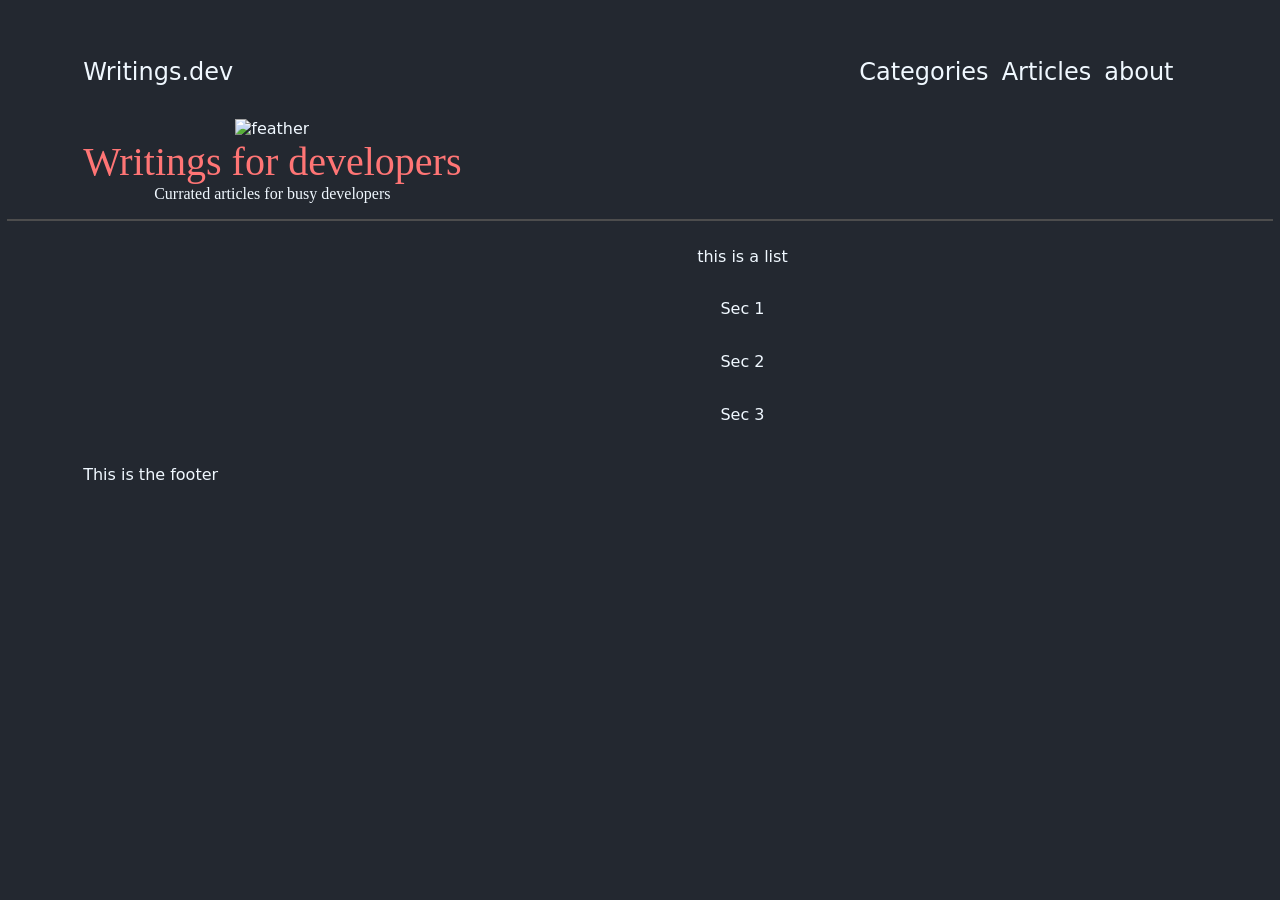
==== index.html @ 044ff1d8 "Header created" ====
<!doctype html>
<html lang="en">
  <head>
    <meta charset="UTF-8" />
    <meta name="viewport" content="width=device-width, initial-scale=1.0" />
    <title>Writting Devs</title>
    <link rel="stylesheet" href="css/style.css" />
  </head>
  <body id="body" class="body">
    <header class="header">
      <div class="home">
        <a href="#">Writings.dev</a>
        <div class="header_options">
          <a class="option_1" href="#">Categories</a>
          <a class="option_2" href="#">Articles</a>
          <a class="option_3" href="#">about</a>
        </div>
      </div>
      <div class="heading">
        <div class="icon-container_feather">
          <img src="images/1fif_jmus_221108.JPG" alt="feather" />
          <!-- <img src="images/Group 5.png" alt="feather" /> -->
        </div>
        <h3>Writings for developers</h3>
        <p>Currated articles for busy developers</p>
      </div>
    </header>
    <hr />
    <section id="main" class="main">
      <div class="category_listing main">this is a list</div>
      <section id="main" class="main">Sec 1</section>
      <section id="main" class="main">Sec 2</section>
      <section id="main" class="main">Sec 3</section>
    </section>
    <footer class="footer">This is the footer</footer>
  </body>
</html>
---- css/style.css ----
body {
    width: inherit;
    background-color: #232830;
    font-family: ui-sans-serif, system-ui, -apple-system, "Segoe UI", Roboto, Helvetica, Arial, "Apple Color Emoji", "Segoe UI Emoji";
    color: aliceblue;
    padding: 16px 8px;
    border-width: 16px 0px 16px 0px;
    border-style: solid;
    border-color: #232830;
    margin: 0px;
    display: flex;
    flex-direction: column;
    align-items: center;
}

.main {
    display: flex;
    flex-direction: column;
    justify-content: space-between;
    align-items: center;
}

.header,
.main,
.footer {
    /* position: relative; */
    padding: 2vw 2vw 8px 10vw;
    width: 95vw;
}

.header {
    display: inline-block;
    flex-direction: column;
    justify-content: space-between;
    overflow: hidden;

}

.header .home {
    display: inline-flex;
    flex-direction: row;
    justify-content: space-between;
    align-items: center;
    overflow: visible;
    padding: 0 0px 2vw 0;
}

.header .home a {
    text-decoration: none;
    color: aliceblue;
    font-size: 1.5rem;
    font-weight: 300;
    margin-right: 8px;
    width: 60vw;
}

.header .heading {
    display: inline-flex;
    flex-direction: column;
    justify-content: space-between;
    text-align: center;
    align-items: center;
    overflow: visible;
    padding: 8px 0px 8px 0px;
}

.header .icon-container_feather img {
    width: 60%;
    height: 15%;
}

.header .heading h3,
.header .heading p {
    font-weight: 400;
    letter-spacing: 0px;
    margin: 0px;
    padding: 0px;

}


.header .heading h3 {
    font-size: 2.5rem;
    font-family: Recursive;
    color: #FF7575;
}

.header .heading p {
    font-size: 1.0rem;
    font-family: poppins;
}

hr {
    border: 1px solid #4D4D4D;
    width: 100%;
    margin: 0px;
    padding: 0px;
}

.category_listing {
    border: #232830;
    padding-top: 0%;
}
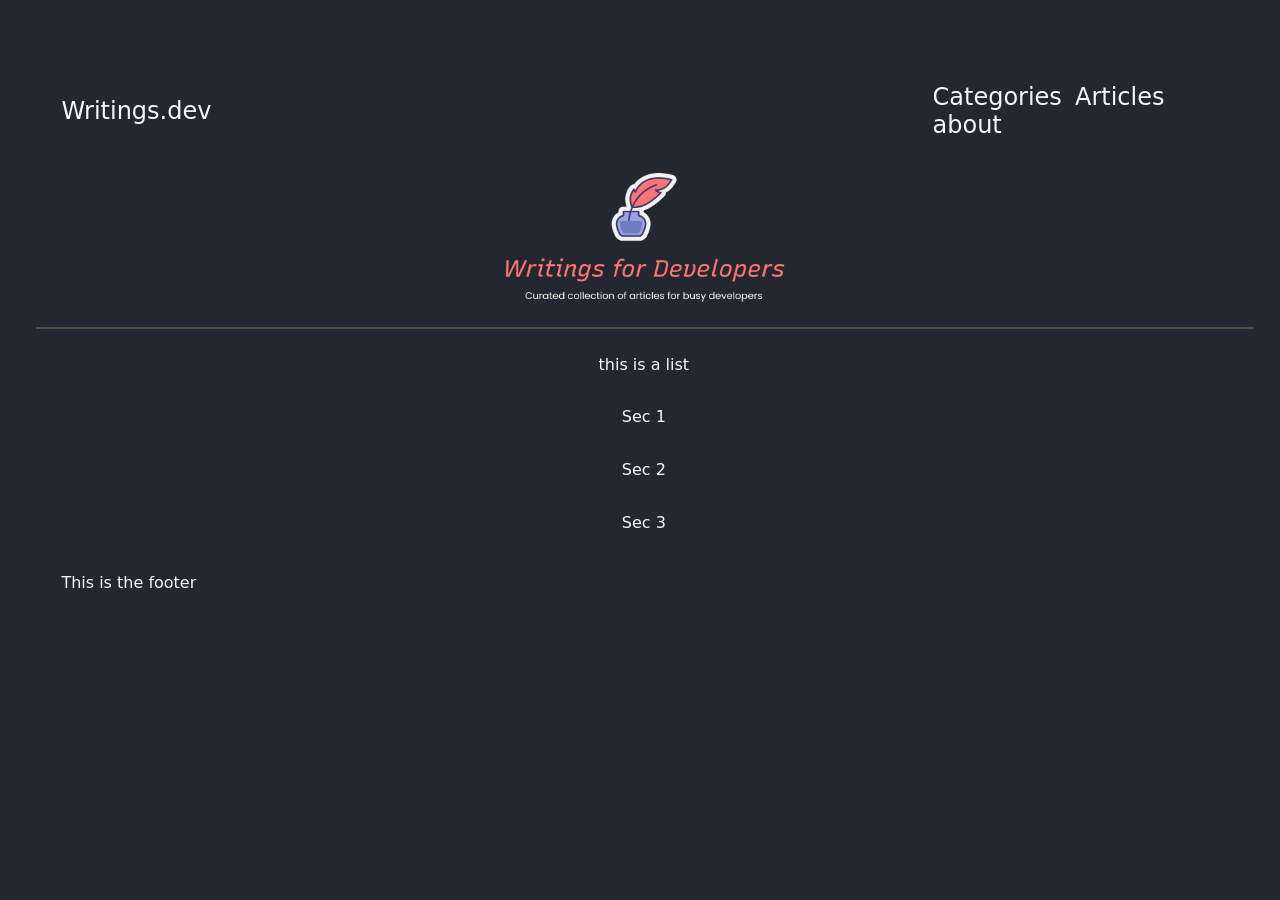
==== commit 2a93f496: "header completed" ====
--- a/index.html
+++ b/index.html
@@ -3,35 +3,32 @@
   <head>
     <meta charset="UTF-8" />
     <meta name="viewport" content="width=device-width, initial-scale=1.0" />
-    <title>Writting Devs</title>
+    <title>Writing Devs</title>
     <link rel="stylesheet" href="css/style.css" />
   </head>
   <body id="body" class="body">
-    <header class="header">
-      <div class="home">
-        <a href="#">Writings.dev</a>
-        <div class="header_options">
-          <a class="option_1" href="#">Categories</a>
-          <a class="option_2" href="#">Articles</a>
-          <a class="option_3" href="#">about</a>
+    <div class="body_container">
+      <header class="header">
+        <div class="home">
+          <a href="#">Writings.dev</a>
+          <div class="header_options">
+            <a class="option_1" href="#">Categories</a>
+            <a class="option_2" href="#">Articles</a>
+            <a class="option_3" href="#">about</a>
+          </div>
         </div>
-      </div>
-      <div class="heading">
-        <div class="icon-container_feather">
-          <img src="images/1fif_jmus_221108.JPG" alt="feather" />
-          <!-- <img src="images/Group 5.png" alt="feather" /> -->
+        <div class="heading">
+          <img src="images/Group 5.png" alt="feather" />
         </div>
-        <h3>Writings for developers</h3>
-        <p>Currated articles for busy developers</p>
-      </div>
-    </header>
-    <hr />
-    <section id="main" class="main">
-      <div class="category_listing main">this is a list</div>
-      <section id="main" class="main">Sec 1</section>
-      <section id="main" class="main">Sec 2</section>
-      <section id="main" class="main">Sec 3</section>
-    </section>
-    <footer class="footer">This is the footer</footer>
+      </header>
+      <hr />
+      <section id="main" class="main">
+        <div class="category_listing main">this is a list</div>
+        <section id="main" class="main">Sec 1</section>
+        <section id="main" class="main">Sec 2</section>
+        <section id="main" class="main">Sec 3</section>
+      </section>
+      <footer class="footer">This is the footer</footer>
+    </div>
   </body>
 </html>
--- a/css/style.css
+++ b/css/style.css
@@ -20,17 +20,22 @@
     align-items: center;
 }
 
+.body_container {
+    /* position: relative; */
+    padding: 2vw 2vh 8px 2vw;
+    width: 95vw;
+}
+
 .header,
 .main,
 .footer {
-    /* position: relative; */
-    padding: 2vw 2vw 8px 10vw;
-    width: 95vw;
+    padding: 2vw 2vw 8px 2vw;
+    /* width: 95vw; */
 }
 
 .header {
     display: inline-block;
-    flex-direction: column;
+    flex-direction: row;
     justify-content: space-between;
     overflow: hidden;
 
@@ -43,6 +48,7 @@
     align-items: center;
     overflow: visible;
     padding: 0 0px 2vw 0;
+    width: inherit;
 }
 
 .header .home a {
@@ -51,12 +57,11 @@
     font-size: 1.5rem;
     font-weight: 300;
     margin-right: 8px;
-    width: 60vw;
+    width: 74dvw;
 }
 
 .header .heading {
-    display: inline-flex;
-    flex-direction: column;
+    flex-direction: row;
     justify-content: space-between;
     text-align: center;
     align-items: center;
@@ -64,9 +69,10 @@
     padding: 8px 0px 8px 0px;
 }
 
-.header .icon-container_feather img {
-    width: 60%;
+.header .heading img {
+    width: 22vw;
     height: 15%;
+    margin-left: - 10px;
 }
 
 .header .heading h3,
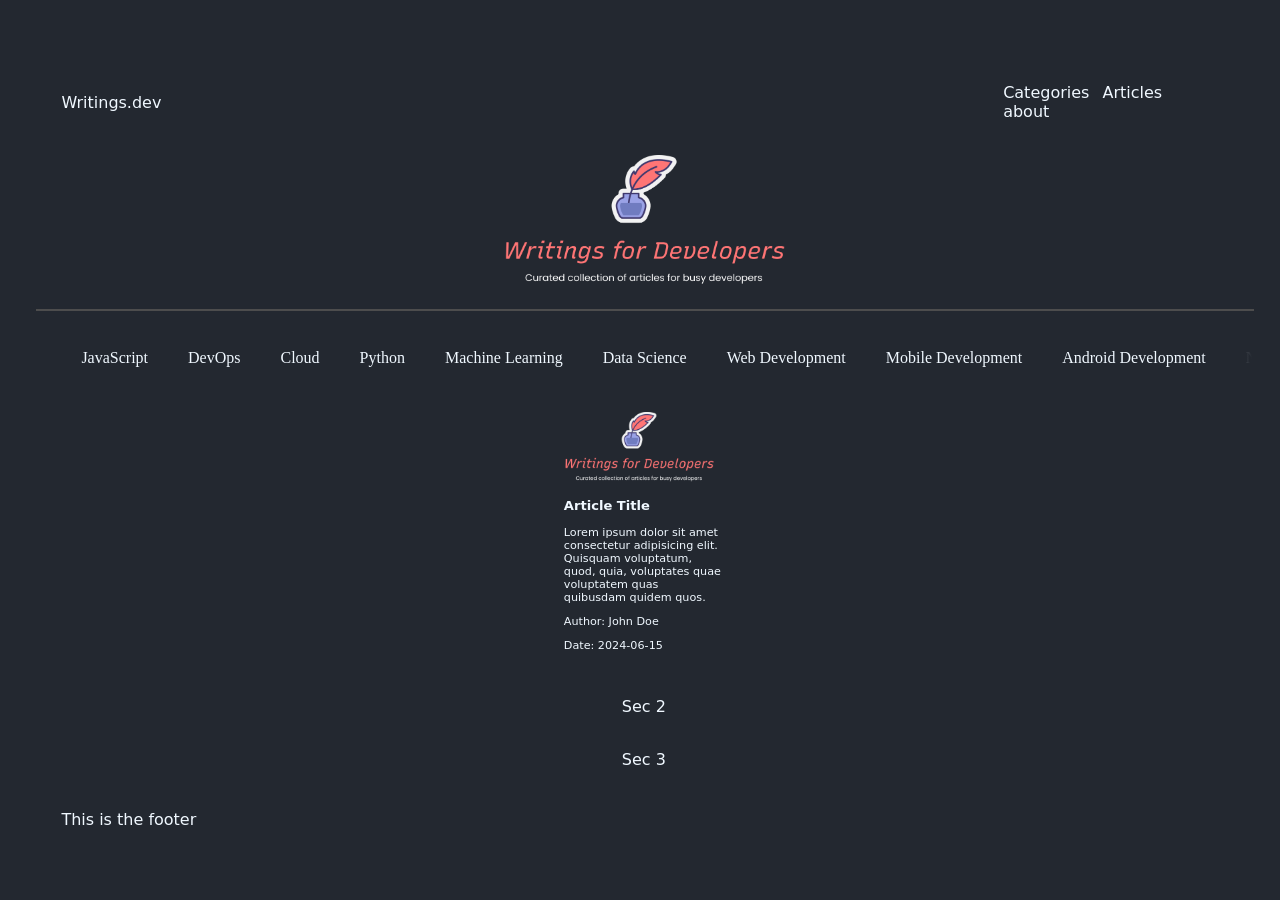
==== commit fd1bf649: "Cartegories listing completed" ====
--- a/index.html
+++ b/index.html
@@ -23,12 +23,26 @@
       </header>
       <hr />
       <section id="main" class="main">
-        <div class="category_listing main">this is a list</div>
-        <section id="main" class="main">Sec 1</section>
+        <div class="category_listing main">
+          <div class="list_item item1"><p>JavaScript</p></div>
+          <div class="list_item item2"><p>DevOps</p></div>
+          <div class="list_item item3"><p>Cloud</p></div>
+          <div class="list_item item4"><p>Python</p></div>
+          <div class="list_item item5"><p>Machine Learning</p></div>
+          <div class="list_item item6"><p>Data Science</p></div>
+          <div class="list_item item7"><p>Web Development</p></div>
+          <div class="list_item item8"><p>Mobile Development</p></div>
+          <div class="list_item item7"><p>Android Development</p></div>
+          <div class="list_item item8"><p>Native Apps</p></div>
+        </div>
+        <section id="main" class="main">
+          <div class="articles"></div>
+        </section>
         <section id="main" class="main">Sec 2</section>
         <section id="main" class="main">Sec 3</section>
       </section>
       <footer class="footer">This is the footer</footer>
+      <script src="js/script.js"></script>
     </div>
   </body>
 </html>
--- a/css/style.css
+++ b/css/style.css
@@ -54,7 +54,7 @@
 .header .home a {
     text-decoration: none;
     color: aliceblue;
-    font-size: 1.5rem;
+    font-size: 1.0rem;
     font-weight: 300;
     margin-right: 8px;
     width: 74dvw;
@@ -106,4 +106,66 @@
 .category_listing {
     border: #232830;
     padding-top: 0%;
+}
+
+.body_container .category_listing {
+    /* Match the width of the parent container */
+    width: 100%;
+
+    /* Horizontal single-line scroller */
+    display: flex;
+    flex-direction: row;
+    flex-wrap: nowrap;
+    overflow-x: auto;
+    overflow-y: hidden;
+
+    /* Align chips to the left */
+    justify-content: flex-start;
+
+    /* Hide scrollbars */
+    scrollbar-width: none;
+    /* Firefox */
+    position: relative;
+}
+
+.body_container .category_listing::-webkit-scrollbar {
+    display: none;
+    /* Chrome/Safari */
+}
+
+/* Fade/shadow at the end so items appear to disappear into it */
+.body_container .category_listing::after {
+    content: "";
+    position: absolute;
+    right: 0;
+    top: 0;
+    height: 100%;
+    width: 48px;
+    pointer-events: none;
+    background: linear-gradient(to right, rgba(35, 40, 48, 0), rgba(35, 40, 48, 1));
+}
+
+.body_container .category_listing .list_item {
+    flex: 0 0 auto;
+}
+
+.body_container .category_listing .list_item p {
+    /* background-color: #FF7575; */
+    color: aliceblue;
+    width: max-content;
+    display: inline-flex;
+    flex-wrap: nowrap;
+    font-family: Recursive;
+    padding: 8px 16px;
+    margin: 4px;
+    border-radius: 8px;
+}
+
+.body_container .articles {
+    display: flex;
+    flex-direction: column;
+    justify-content: space-between;
+    align-items: center;
+    width: 160px;
+    font-size: 0.7rem;
 }
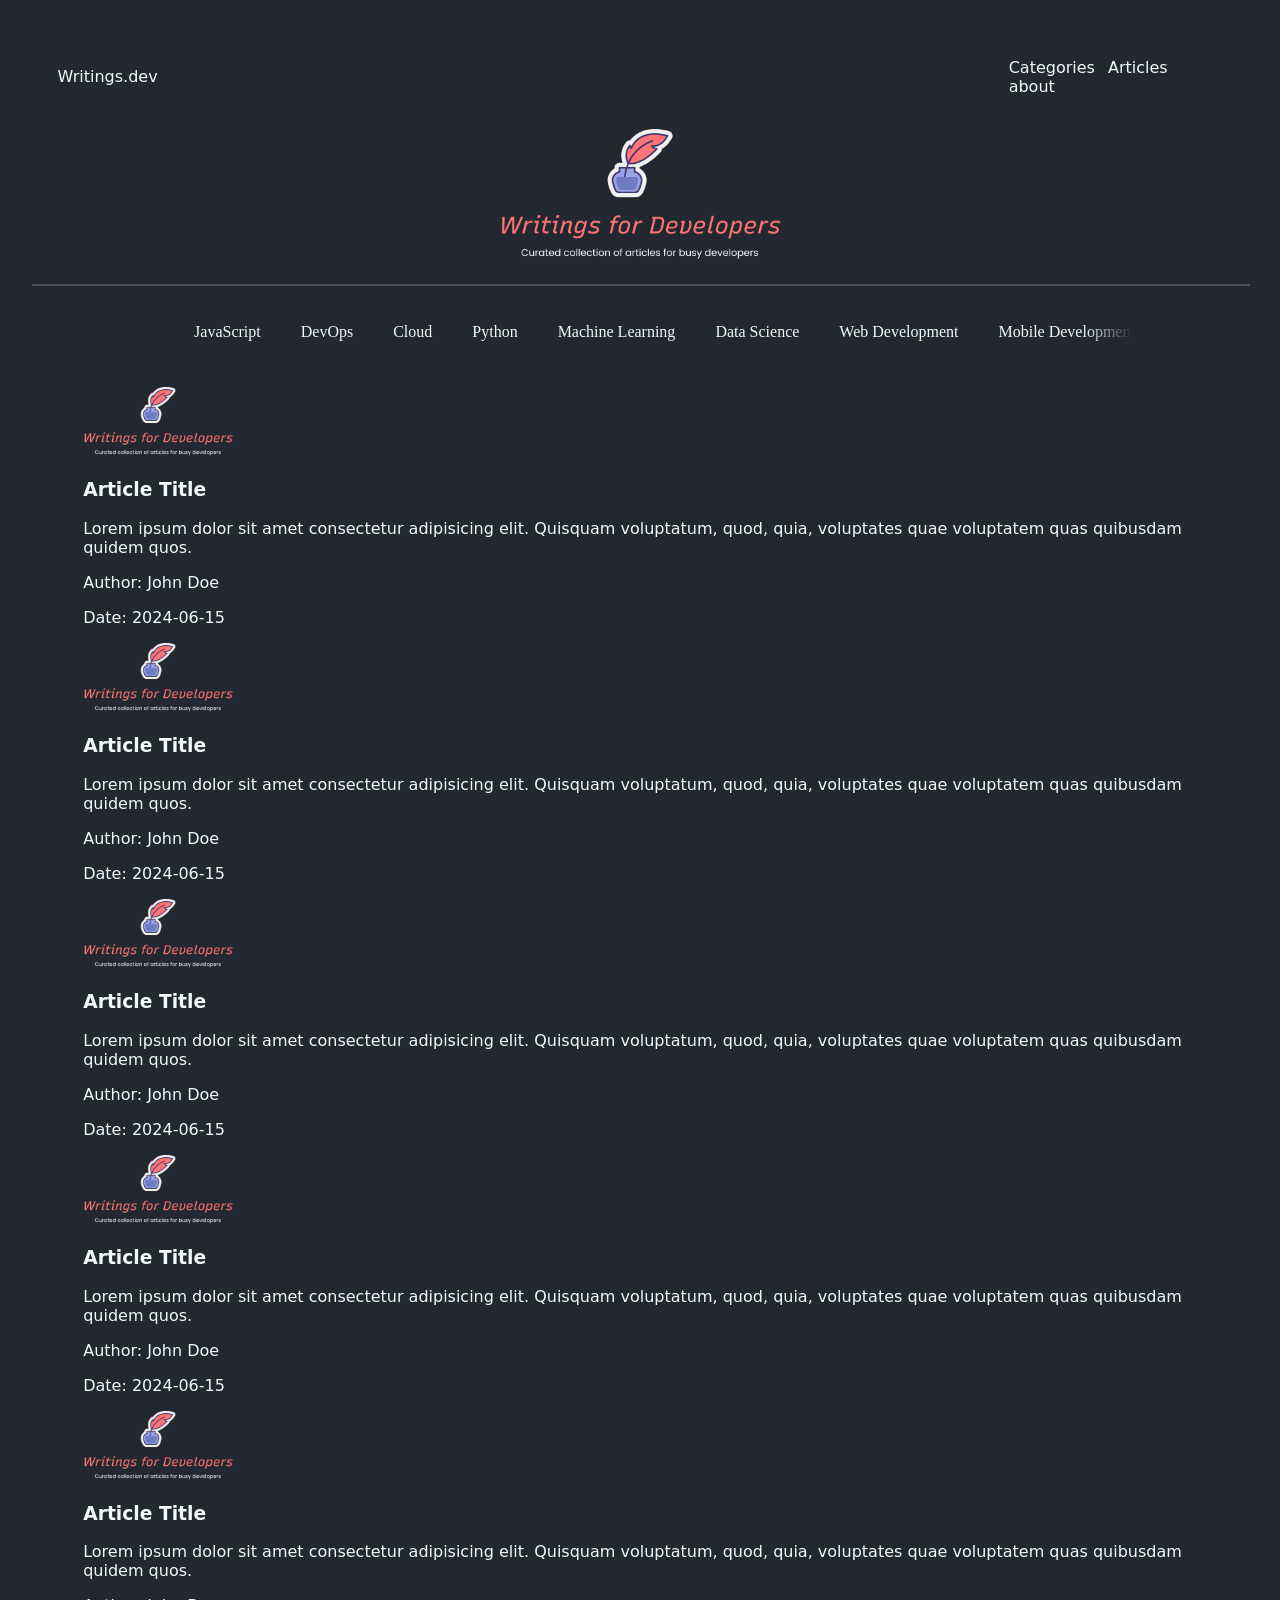
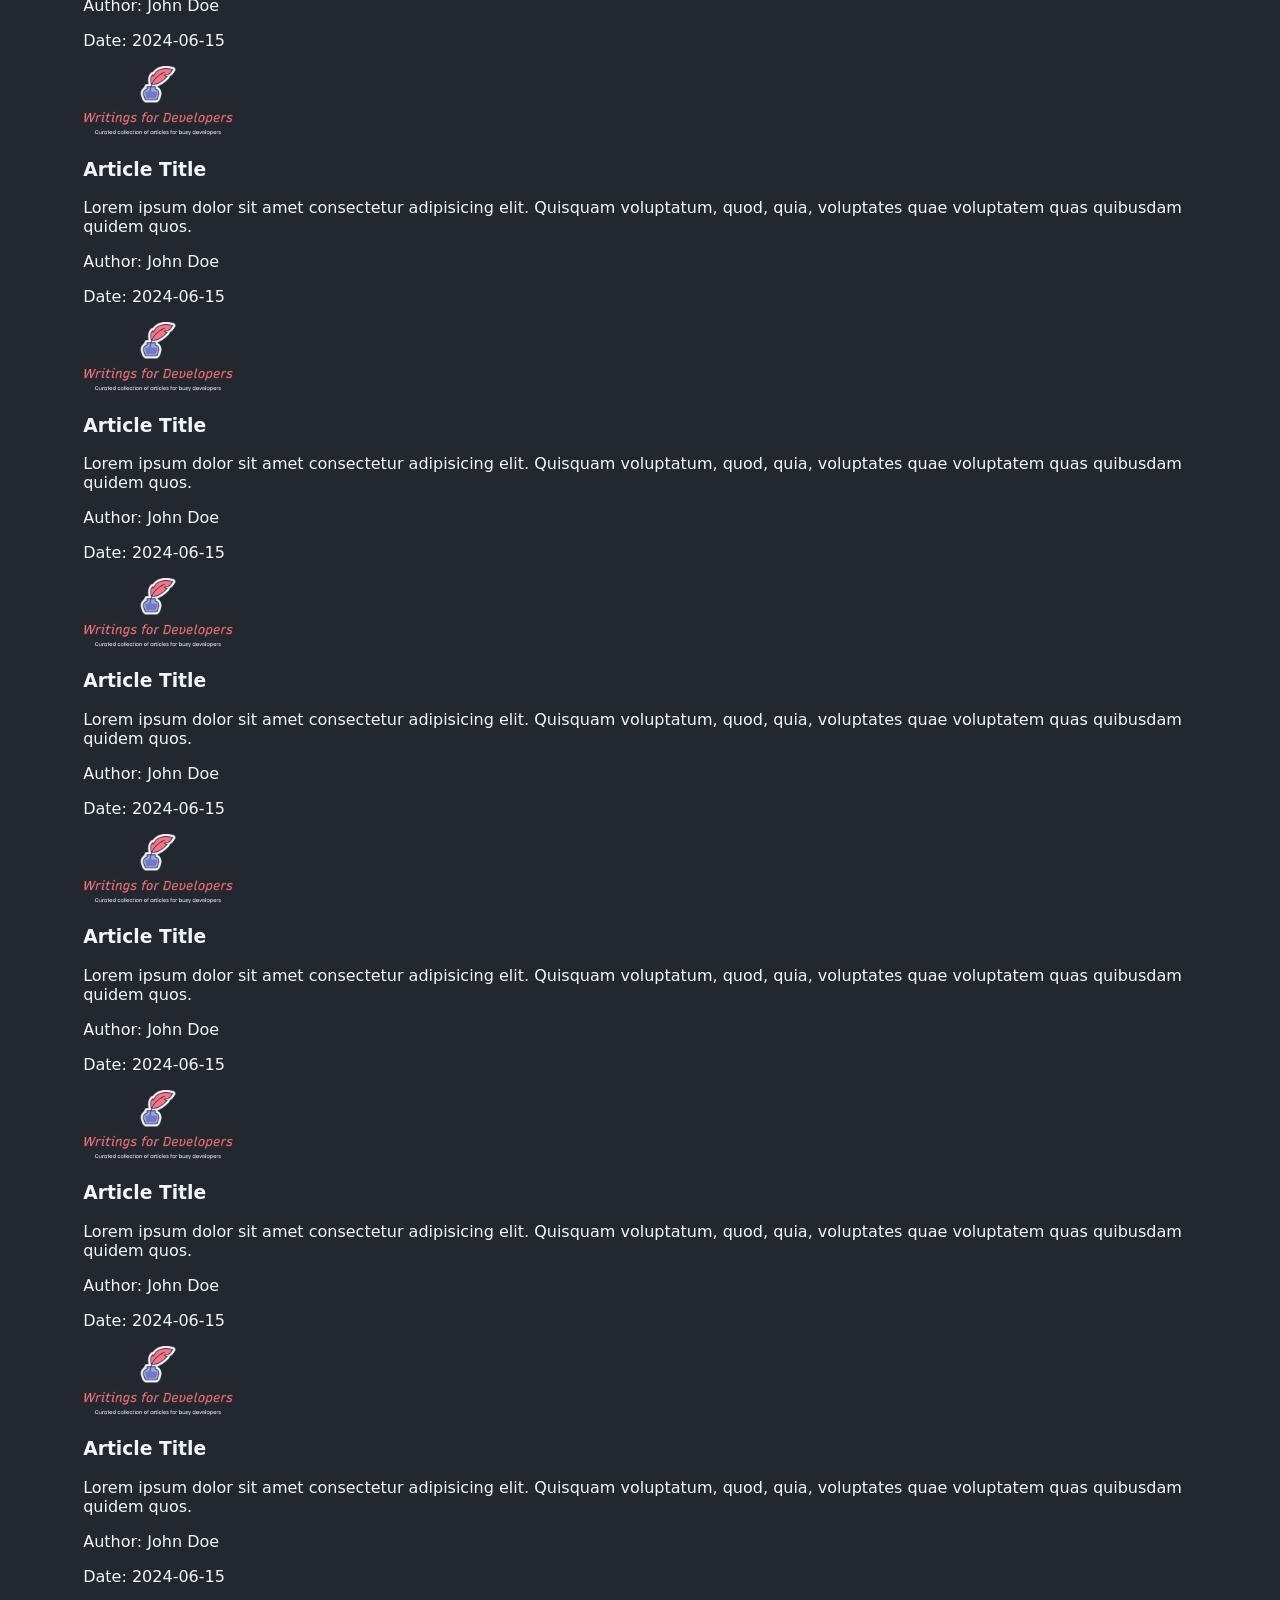
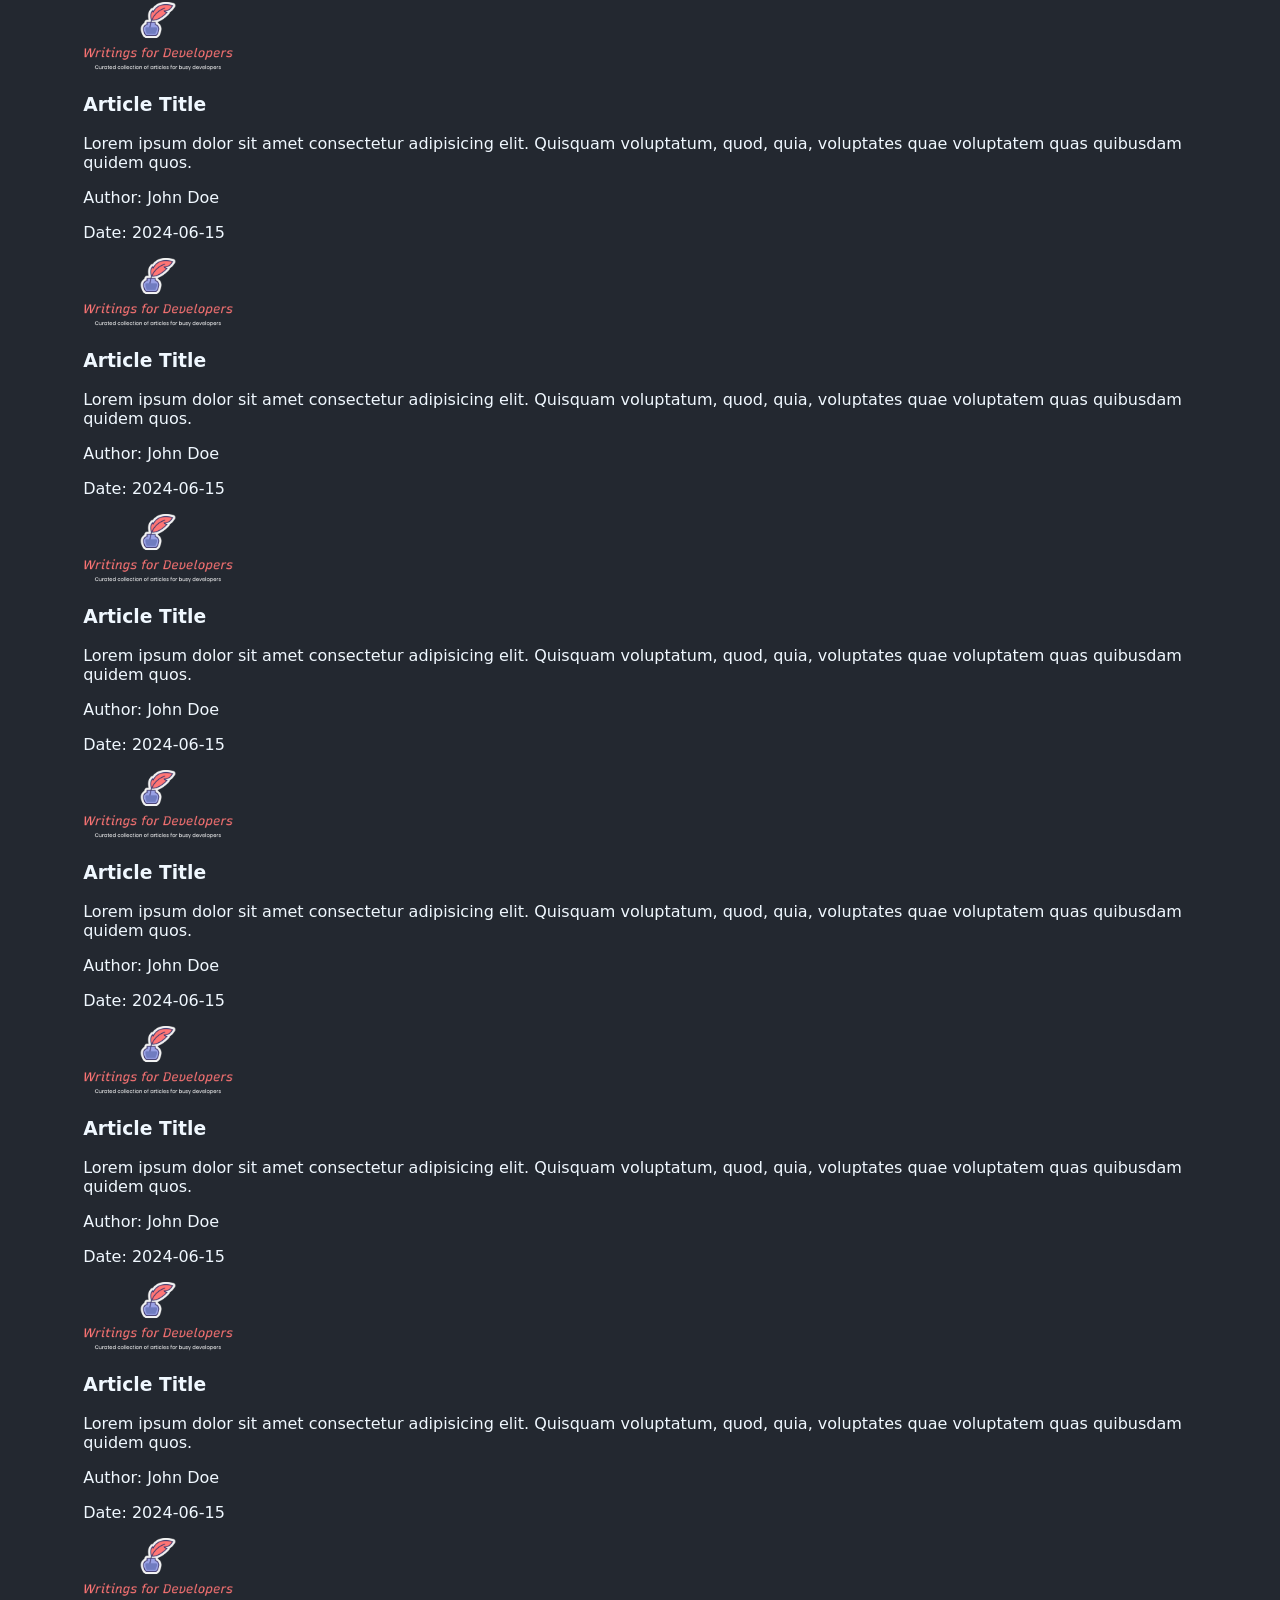
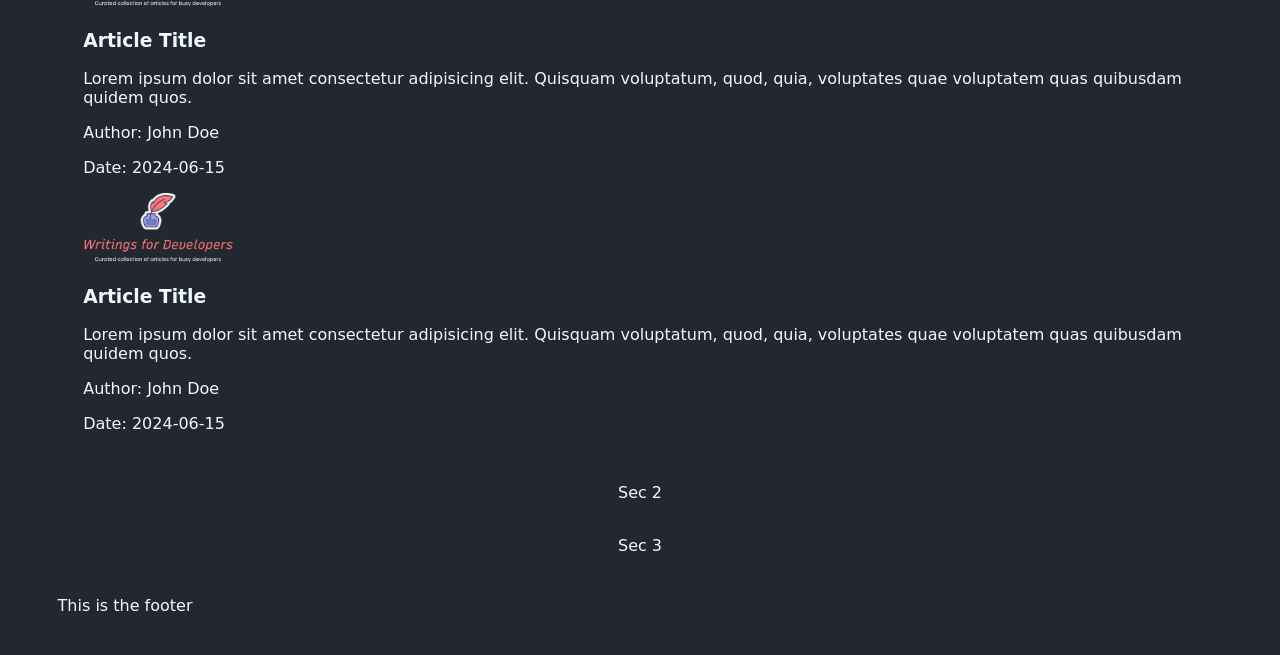
==== commit ddc925f5: "Cartegoty lisying completed" ====
--- a/index.html
+++ b/index.html
@@ -35,8 +35,8 @@
           <div class="list_item item7"><p>Android Development</p></div>
           <div class="list_item item8"><p>Native Apps</p></div>
         </div>
-        <section id="main" class="main">
-          <div class="articles"></div>
+        <section id="main" class="main articles_listing">
+          <!-- <div class="articles articles_listing"></div> -->
         </section>
         <section id="main" class="main">Sec 2</section>
         <section id="main" class="main">Sec 3</section>
--- a/css/style.css
+++ b/css/style.css
@@ -11,26 +11,29 @@
     display: flex;
     flex-direction: column;
     align-items: center;
+    scrollbar-width: none;
+}
+
+
+.body_container {
+    /* position: relative; */
+    /* padding: 2vw 2vh 8px 2vw; */
+    width: 95vw;
 }
 
 .main {
     display: flex;
+    /* width: 100%; */
     flex-direction: column;
     justify-content: space-between;
     align-items: center;
-}
-
-.body_container {
-    /* position: relative; */
-    padding: 2vw 2vh 8px 2vw;
-    width: 95vw;
 }
 
 .header,
 .main,
 .footer {
     padding: 2vw 2vw 8px 2vw;
-    /* width: 95vw; */
+    /* width: 100%; */
 }
 
 .header {
@@ -57,7 +60,7 @@
     font-size: 1.0rem;
     font-weight: 300;
     margin-right: 8px;
-    width: 74dvw;
+    width: 78dvw;
 }
 
 .header .heading {
@@ -110,7 +113,7 @@
 
 .body_container .category_listing {
     /* Match the width of the parent container */
-    width: 100%;
+    width: 80%;
 
     /* Horizontal single-line scroller */
     display: flex;
@@ -146,11 +149,10 @@
 }
 
 .body_container .category_listing .list_item {
-    flex: 0 0 auto;
+    display: inline-block;
 }
 
 .body_container .category_listing .list_item p {
-    /* background-color: #FF7575; */
     color: aliceblue;
     width: max-content;
     display: inline-flex;
@@ -159,13 +161,6 @@
     padding: 8px 16px;
     margin: 4px;
     border-radius: 8px;
-}
-
-.body_container .articles {
-    display: flex;
-    flex-direction: column;
-    justify-content: space-between;
-    align-items: center;
-    width: 160px;
-    font-size: 0.7rem;
+    cursor: pointer;
+    transition: transform 0.15s ease, background-color 0.15s ease, box-shadow 0.15s ease;
 }
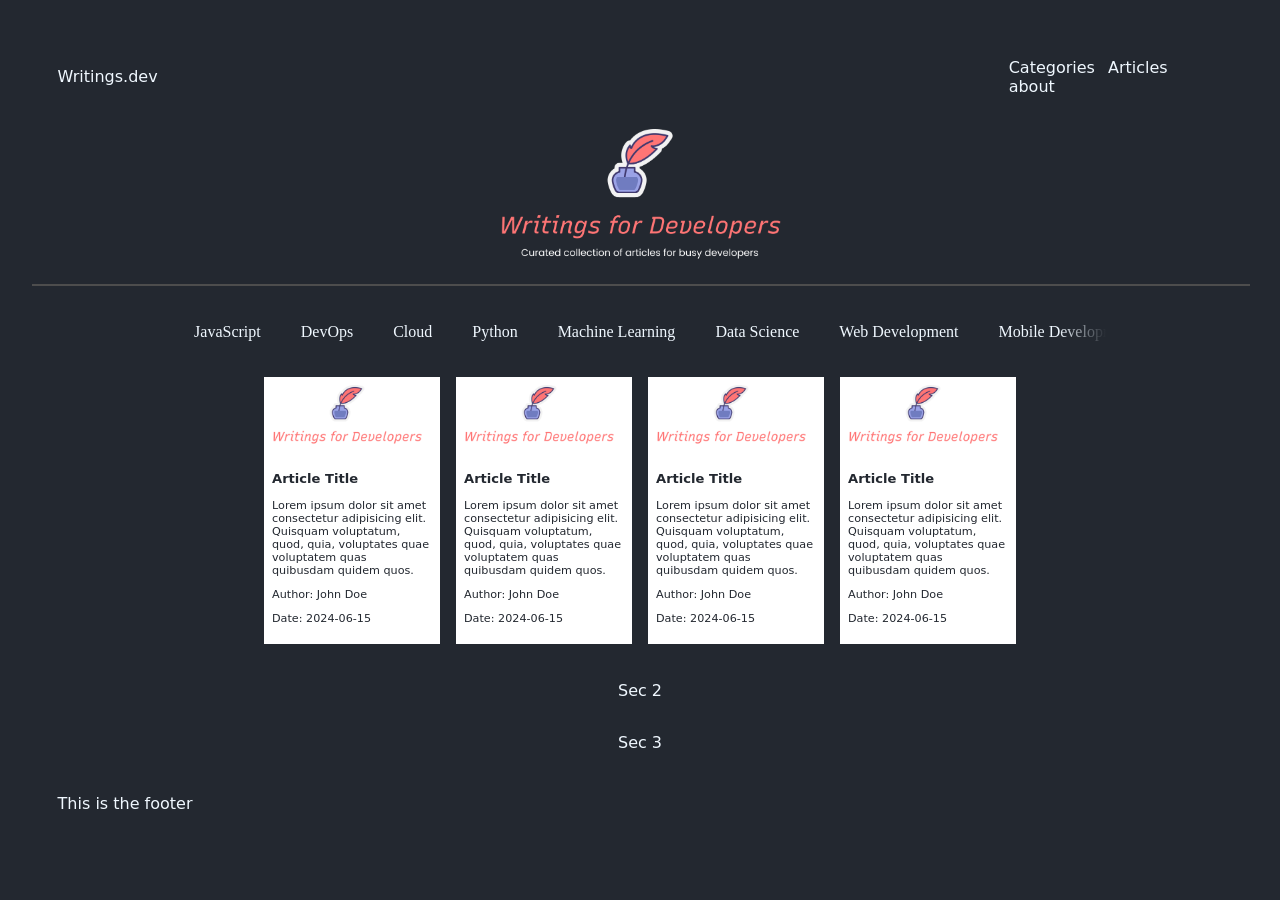
==== commit ce3cb907: "code refactored to clean code" ====
--- a/index.html
+++ b/index.html
@@ -22,8 +22,8 @@
         </div>
       </header>
       <hr />
-      <section id="main" class="main">
-        <div class="category_listing main">
+      <section class="main" aria-label="Category listing">
+        <div class="category_listing">
           <div class="list_item item1"><p>JavaScript</p></div>
           <div class="list_item item2"><p>DevOps</p></div>
           <div class="list_item item3"><p>Cloud</p></div>
@@ -32,15 +32,18 @@
           <div class="list_item item6"><p>Data Science</p></div>
           <div class="list_item item7"><p>Web Development</p></div>
           <div class="list_item item8"><p>Mobile Development</p></div>
-          <div class="list_item item7"><p>Android Development</p></div>
-          <div class="list_item item8"><p>Native Apps</p></div>
+          <div class="list_item item9"><p>Android Development</p></div>
+          <div class="list_item item10"><p>Native Apps</p></div>
         </div>
-        <section id="main" class="main articles_listing">
-          <!-- <div class="articles articles_listing"></div> -->
+
+        <section class="main articles_listing" aria-label="Articles">
+          <div class="articles"></div>
         </section>
-        <section id="main" class="main">Sec 2</section>
-        <section id="main" class="main">Sec 3</section>
+
+        <section class="main" aria-label="Section 2">Sec 2</section>
+        <section class="main" aria-label="Section 3">Sec 3</section>
       </section>
+
       <footer class="footer">This is the footer</footer>
       <script src="js/script.js"></script>
     </div>
--- a/css/style.css
+++ b/css/style.css
@@ -163,4 +163,40 @@
     border-radius: 8px;
     cursor: pointer;
     transition: transform 0.15s ease, background-color 0.15s ease, box-shadow 0.15s ease;
+}
+
+/* Hover highlight */
+@media (hover: hover) and (pointer: fine) {
+    .body_container .category_listing .list_item p:hover {
+        background-color: rgba(255, 117, 117, 0.12);
+        box-shadow: 0 4px 14px rgba(0, 0, 0, 0.25);
+        transform: translateY(-1px);
+    }
+}
+
+
+.body_container .articles_listing {
+    flex-direction: row;
+    flex-wrap: wrap;
+    align-items: center;
+    overflow-x: hidden;
+    /* justify-content: space-around; */
+    max-width: 60vw;
+    max-height: 30vh;
+    margin: 8px 0px 8px 0px;
+    padding: 8px 8px 8px 8px;
+    border-radius: 8px;
+    scrollbar-width: none;
+}
+
+.body_container .articles_listing .article_item {
+    flex-direction: row;
+    justify-content: space-around;
+    align-items: center;
+    width: 160px;
+    background-color: #fff;
+    color: #232830;
+    padding: 8px 8px 8px 8px;
+    margin: 8px 8px 8px 8px;
+    font-size: 0.7rem;
 }
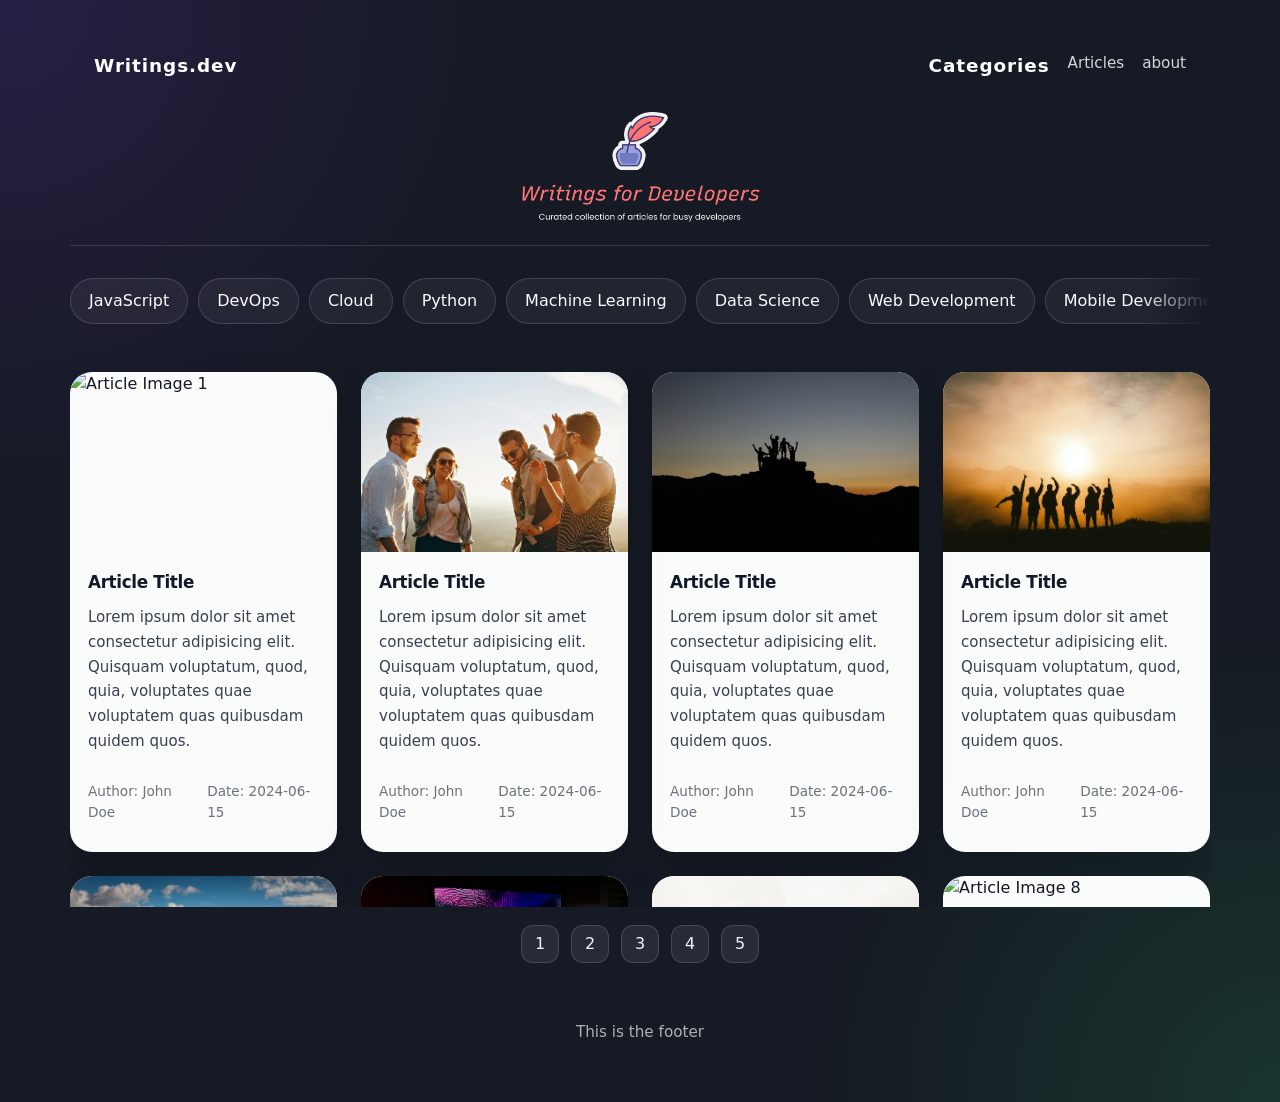
==== commit 6abcbe37: "ui improved" ====
--- a/index.html
+++ b/index.html
@@ -40,8 +40,15 @@
           <div class="articles"></div>
         </section>
 
-        <section class="main" aria-label="Section 2">Sec 2</section>
-        <section class="main" aria-label="Section 3">Sec 3</section>
+        <section class="main scrollbar" aria-label="Section 2">
+          <ul>
+            <li>1</li>
+            <li>2</li>
+            <li>3</li>
+            <li>4</li>
+            <li>5</li>
+          </ul>
+        </section>
       </section>
 
       <footer class="footer">This is the footer</footer>
--- a/css/style.css
+++ b/css/style.css
@@ -1,202 +1,321 @@
+/* Global page reset */
+* {
+    box-sizing: border-box;
+}
+
+html,
 body {
-    width: inherit;
-    background-color: #232830;
-    font-family: ui-sans-serif, system-ui, -apple-system, "Segoe UI", Roboto, Helvetica, Arial, "Apple Color Emoji", "Segoe UI Emoji";
-    color: aliceblue;
-    padding: 16px 8px;
-    border-width: 16px 0px 16px 0px;
-    border-style: solid;
-    border-color: #232830;
-    margin: 0px;
-    display: flex;
-    flex-direction: column;
-    align-items: center;
-    scrollbar-width: none;
-}
-
+    margin: 0;
+    min-height: 100%;
+}
+
+body {
+    font-family: ui-sans-serif, system-ui, -apple-system, "Segoe UI", Roboto, Helvetica, Arial,
+        "Apple Color Emoji", "Segoe UI Emoji";
+    line-height: 1.5;
+    color: #eff2ff;
+    background-color: #161a24;
+    background-image: radial-gradient(circle at top left, rgba(124, 58, 237, 0.16), transparent 30%),
+        radial-gradient(circle at bottom right, rgba(34, 197, 94, 0.15), transparent 28%);
+}
+
+img {
+    display: block;
+    max-width: 100%;
+    height: auto;
+}
+
+a {
+    color: inherit;
+    text-decoration: none;
+}
+
+a:hover {
+    text-decoration: underline;
+}
+
+body::-webkit-scrollbar {
+    width: 10px;
+}
+
+body::-webkit-scrollbar-thumb {
+    background: rgba(255, 255, 255, 0.18);
+    border-radius: 999px;
+}
 
 .body_container {
-    /* position: relative; */
-    /* padding: 2vw 2vh 8px 2vw; */
-    width: 95vw;
-}
-
-.main {
-    display: flex;
-    /* width: 100%; */
-    flex-direction: column;
+    width: min(100%, 1180px);
+    margin: 0 auto;
+    padding: 28px 20px 40px;
+}
+
+.header,
+.footer,
+.category_listing,
+.myarticle,
+.scrollbar {
+    width: 100%;
+}
+
+.header {
+    display: flex;
+    flex-wrap: wrap;
     justify-content: space-between;
     align-items: center;
-}
-
-.header,
-.main,
-.footer {
-    padding: 2vw 2vw 8px 2vw;
-    /* width: 100%; */
-}
-
-.header {
-    display: inline-block;
-    flex-direction: row;
+    gap: 1rem;
+    padding: 24px 24px 18px;
+}
+
+.header .home {
+    display: flex;
+    flex-wrap: wrap;
+    align-items: center;
     justify-content: space-between;
-    overflow: hidden;
-
-}
-
-.header .home {
-    display: inline-flex;
-    flex-direction: row;
-    justify-content: space-between;
+    gap: 1rem;
+    width: 100%;
+}
+
+.header .home a:first-child {
+    font-size: 1.15rem;
+    font-weight: 700;
+    letter-spacing: 0.05em;
+    color: #ffffff;
+}
+
+.header .header_options {
+    display: flex;
+    flex-wrap: wrap;
+    gap: 18px;
+    justify-content: flex-start;
+}
+
+.header .header_options a {
+    font-size: 0.95rem;
+    font-weight: 500;
+    color: rgba(255, 255, 255, 0.82);
+    transition: color 0.2s ease;
+}
+
+.header .header_options a:hover {
+    color: #c7d2fe;
+}
+
+.heading {
+    display: flex;
+    justify-content: center;
     align-items: center;
-    overflow: visible;
-    padding: 0 0px 2vw 0;
-    width: inherit;
-}
-
-.header .home a {
-    text-decoration: none;
-    color: aliceblue;
-    font-size: 1.0rem;
-    font-weight: 300;
-    margin-right: 8px;
-    width: 78dvw;
-}
-
-.header .heading {
-    flex-direction: row;
-    justify-content: space-between;
-    text-align: center;
-    align-items: center;
-    overflow: visible;
-    padding: 8px 0px 8px 0px;
+    width: 100%;
+    padding: 16px 0 4px;
 }
 
 .header .heading img {
-    width: 22vw;
-    height: 15%;
-    margin-left: - 10px;
-}
-
-.header .heading h3,
-.header .heading p {
-    font-weight: 400;
-    letter-spacing: 0px;
-    margin: 0px;
-    padding: 0px;
-
-}
-
-
-.header .heading h3 {
-    font-size: 2.5rem;
-    font-family: Recursive;
-    color: #FF7575;
-}
-
-.header .heading p {
-    font-size: 1.0rem;
-    font-family: poppins;
+    max-width: 240px;
+    width: 100%;
+    height: auto;
 }
 
 hr {
-    border: 1px solid #4D4D4D;
-    width: 100%;
-    margin: 0px;
-    padding: 0px;
+    border: none;
+    height: 1px;
+    background: rgba(255, 255, 255, 0.12);
+    margin: 0;
 }
 
 .category_listing {
-    border: #232830;
-    padding-top: 0%;
-}
-
-.body_container .category_listing {
-    /* Match the width of the parent container */
-    width: 80%;
-
-    /* Horizontal single-line scroller */
-    display: flex;
-    flex-direction: row;
+    display: flex;
     flex-wrap: nowrap;
+    gap: 10px;
     overflow-x: auto;
-    overflow-y: hidden;
-
-    /* Align chips to the left */
-    justify-content: flex-start;
-
-    /* Hide scrollbars */
-    scrollbar-width: none;
-    /* Firefox */
+    padding: 16px 0 20px;
+    margin-top: 16px;
     position: relative;
 }
 
-.body_container .category_listing::-webkit-scrollbar {
-    display: none;
-    /* Chrome/Safari */
-}
-
-/* Fade/shadow at the end so items appear to disappear into it */
-.body_container .category_listing::after {
+.category_listing::after {
     content: "";
     position: absolute;
     right: 0;
     top: 0;
+    width: 70px;
     height: 100%;
-    width: 48px;
     pointer-events: none;
-    background: linear-gradient(to right, rgba(35, 40, 48, 0), rgba(35, 40, 48, 1));
-}
-
-.body_container .category_listing .list_item {
-    display: inline-block;
-}
-
-.body_container .category_listing .list_item p {
-    color: aliceblue;
-    width: max-content;
-    display: inline-flex;
-    flex-wrap: nowrap;
-    font-family: Recursive;
-    padding: 8px 16px;
-    margin: 4px;
-    border-radius: 8px;
+    background: linear-gradient(to right, rgba(22, 26, 36, 0), rgba(22, 26, 36, 1));
+}
+
+.category_listing::-webkit-scrollbar,
+.category_listing {
+    scrollbar-width: none;
+}
+
+.category_listing::-webkit-scrollbar {
+    display: none;
+}
+
+.list_item {
+    flex: 0 0 auto;
+}
+
+.list_item p {
+    margin: 0;
+    padding: 10px 18px;
+    min-width: max-content;
+    border-radius: 999px;
+    background: rgba(255, 255, 255, 0.05);
+    border: 1px solid rgba(255, 255, 255, 0.14);
+    color: #f8fafc;
+    font-weight: 500;
     cursor: pointer;
-    transition: transform 0.15s ease, background-color 0.15s ease, box-shadow 0.15s ease;
-}
-
-/* Hover highlight */
-@media (hover: hover) and (pointer: fine) {
-    .body_container .category_listing .list_item p:hover {
-        background-color: rgba(255, 117, 117, 0.12);
-        box-shadow: 0 4px 14px rgba(0, 0, 0, 0.25);
-        transform: translateY(-1px);
-    }
-}
-
-
-.body_container .articles_listing {
-    flex-direction: row;
+    transition: transform 0.2s ease, background-color 0.2s ease, border-color 0.2s ease;
+}
+
+.list_item p:hover {
+    background-color: rgba(124, 58, 237, 0.16);
+    border-color: rgba(124, 58, 237, 0.5);
+    transform: translateY(-1px);
+}
+
+.articles_listing {
+    width: 100%;
+}
+
+@media (min-width: 621px) {
+    .articles_listing {
+        height: 44vw;
+        overflow-y: auto;
+        overflow-x: hidden;
+    }
+}
+
+.articles {
+    display: grid;
+    grid-template-columns: repeat(auto-fit, minmax(240px, 1fr));
+    gap: 24px;
+    margin-top: 28px;
+    padding: 0;
+}
+
+.articles_listing::-webkit-scrollbar {
+    display: none;
+}
+
+.article_item {
+    background: rgba(255, 255, 255, 0.98);
+    color: #121827;
+    border-radius: 22px;
+    overflow: hidden;
+    box-shadow: 0 16px 36px rgba(0, 0, 0, 0.18);
+    display: flex;
+    flex-direction: column;
+    min-height: 100%;
+}
+
+.article_image img {
+    width: 100%;
+    height: 180px;
+    object-fit: cover;
+}
+
+.article_text {
+    padding: 18px 18px 14px;
+    flex: 1;
+}
+
+.article_text h3 {
+    margin: 0 0 10px;
+    font-size: 1.05rem;
+    letter-spacing: -0.02em;
+    color: #111827;
+}
+
+.article_text p {
+    margin: 0;
+    color: #374151;
+    font-size: 0.94rem;
+    line-height: 1.65;
+}
+
+.article_footer {
+    display: flex;
+    justify-content: space-between;
+    gap: 12px;
+    padding: 0 18px 16px;
+    font-size: 0.85rem;
+    color: #6b7280;
+}
+
+.scrollbar ul {
+    display: flex;
     flex-wrap: wrap;
-    align-items: center;
-    overflow-x: hidden;
-    /* justify-content: space-around; */
-    max-width: 60vw;
-    max-height: 30vh;
-    margin: 8px 0px 8px 0px;
-    padding: 8px 8px 8px 8px;
-    border-radius: 8px;
-    scrollbar-width: none;
-}
-
-.body_container .articles_listing .article_item {
-    flex-direction: row;
-    justify-content: space-around;
-    align-items: center;
-    width: 160px;
-    background-color: #fff;
-    color: #232830;
-    padding: 8px 8px 8px 8px;
-    margin: 8px 8px 8px 8px;
-    font-size: 0.7rem;
+    justify-content: center;
+    gap: 12px;
+    padding: 18px 0 0;
+    margin: 0;
+    list-style: none;
+}
+
+.scrollbar ul li {
+    min-width: 38px;
+    min-height: 38px;
+    display: grid;
+    place-items: center;
+    background: rgba(255, 255, 255, 0.08);
+    color: #eef2ff;
+    border: 1px solid rgba(255, 255, 255, 0.14);
+    border-radius: 12px;
+    cursor: pointer;
+    transition: transform 0.2s ease, background-color 0.2s ease, border-color 0.2s ease;
+}
+
+.scrollbar ul li:hover {
+    background: rgba(255, 255, 255, 0.16);
+    border-color: rgba(124, 58, 237, 0.6);
+    transform: translateY(-1px);
+}
+
+.footer {
+    margin-top: 40px;
+    padding: 18px 24px;
+    color: rgba(255, 255, 255, 0.65);
+    font-size: 0.95rem;
+    text-align: center;
+}
+
+@media (max-width: 860px) {
+    .header {
+        justify-content: center;
+    }
+
+    .header .home {
+        justify-content: center;
+    }
+
+    .header .header_options {
+        justify-content: center;
+        gap: 12px;
+    }
+
+    .body_container {
+        padding: 22px 16px 30px;
+    }
+
+}
+
+@media (max-width: 620px) {
+    .category_listing {
+        padding-top: 12px;
+    }
+
+    .article_image img {
+        height: 160px;
+    }
+
+    .article_text h3 {
+        font-size: 1rem;
+    }
+
+    .article_footer {
+        flex-direction: column;
+        align-items: flex-start;
+        gap: 6px;
+    }
 }
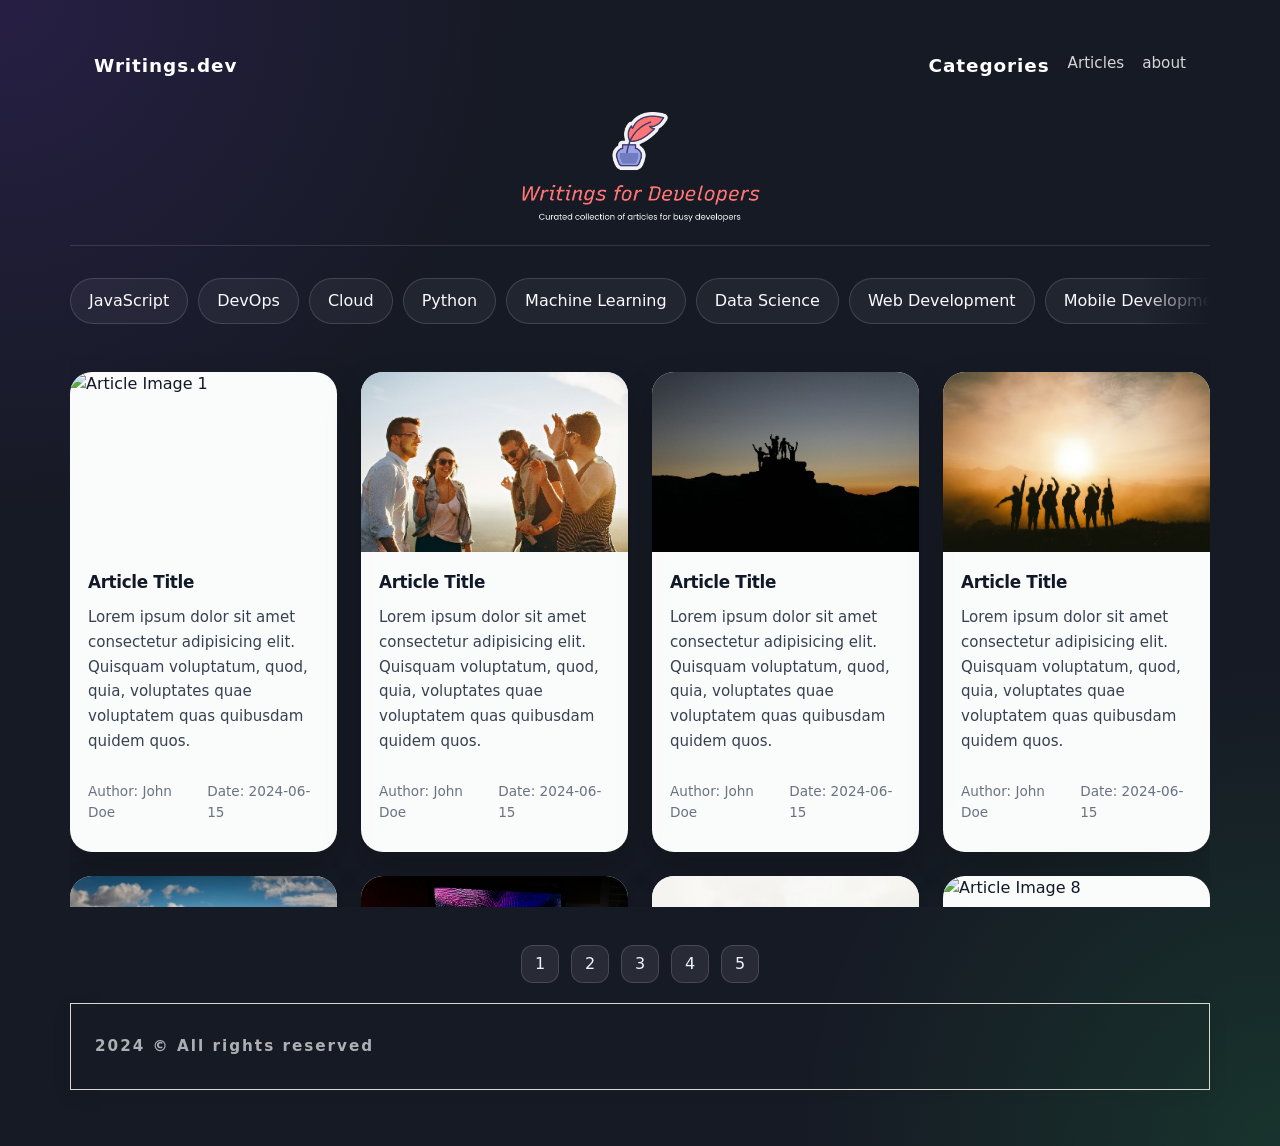
==== commit e6a70155: "page finished" ====
--- a/index.html
+++ b/index.html
@@ -41,7 +41,7 @@
         </section>
 
         <section class="main scrollbar" aria-label="Section 2">
-          <ul>
+          <ul class="scrollbar_list main">
             <li>1</li>
             <li>2</li>
             <li>3</li>
@@ -51,8 +51,31 @@
         </section>
       </section>
 
-      <footer class="footer">This is the footer</footer>
+      <footer class="footer">
+        <div class="copyright">
+          <p>2024 &copy; All rights reserved</p>
+        </div>
+        <div class="menu">
+          <a href="https://github.com/aldemas-py" target="_blank">
+            <ion-icon name="logo-github"></ion-icon>
+          </a>
+          <a href="www.linkedin.com/in/kabura-njenga" target="_blank">
+            <ion-icon name="logo-linkedin"></ion-icon>
+          </a>
+          <a href="https://www.instagram.com/njenga_kabura/" target="_blank">
+            <ion-icon name="logo-instagram"></ion-icon>
+          </a>
+        </div>
+      </footer>
       <script src="js/script.js"></script>
+      <script
+        type="module"
+        src="https://unpkg.com/ionicons@5.5.2/dist/ionicons/ionicons.esm.js"
+      ></script>
+      <script
+        nomodule
+        src="https://unpkg.com/ionicons@5.5.2/dist/ionicons/ionicons.js"
+      ></script>
     </div>
   </body>
 </html>
--- a/css/style.css
+++ b/css/style.css
@@ -249,7 +249,7 @@
     justify-content: center;
     gap: 12px;
     padding: 18px 0 0;
-    margin: 0;
+    margin: 20px;
     list-style: none;
 }
 
@@ -278,6 +278,19 @@
     color: rgba(255, 255, 255, 0.65);
     font-size: 0.95rem;
     text-align: center;
+
+    display: flex;
+    flex-wrap: wrap;
+    flex-direction: row;
+    /* width: 95%; */
+    margin: 0 auto 1rem;
+    justify-content: space-between;
+    border: 1px solid #DAD7D0;
+    box-shadow: 0 6px 18px rgba(28, 25, 23, 0.08);
+    padding: 1rem 1.5rem;
+    font-weight: 700;
+    letter-spacing: 2px;
+    /* background: #FFFFFF; */
 }
 
 @media (max-width: 860px) {
